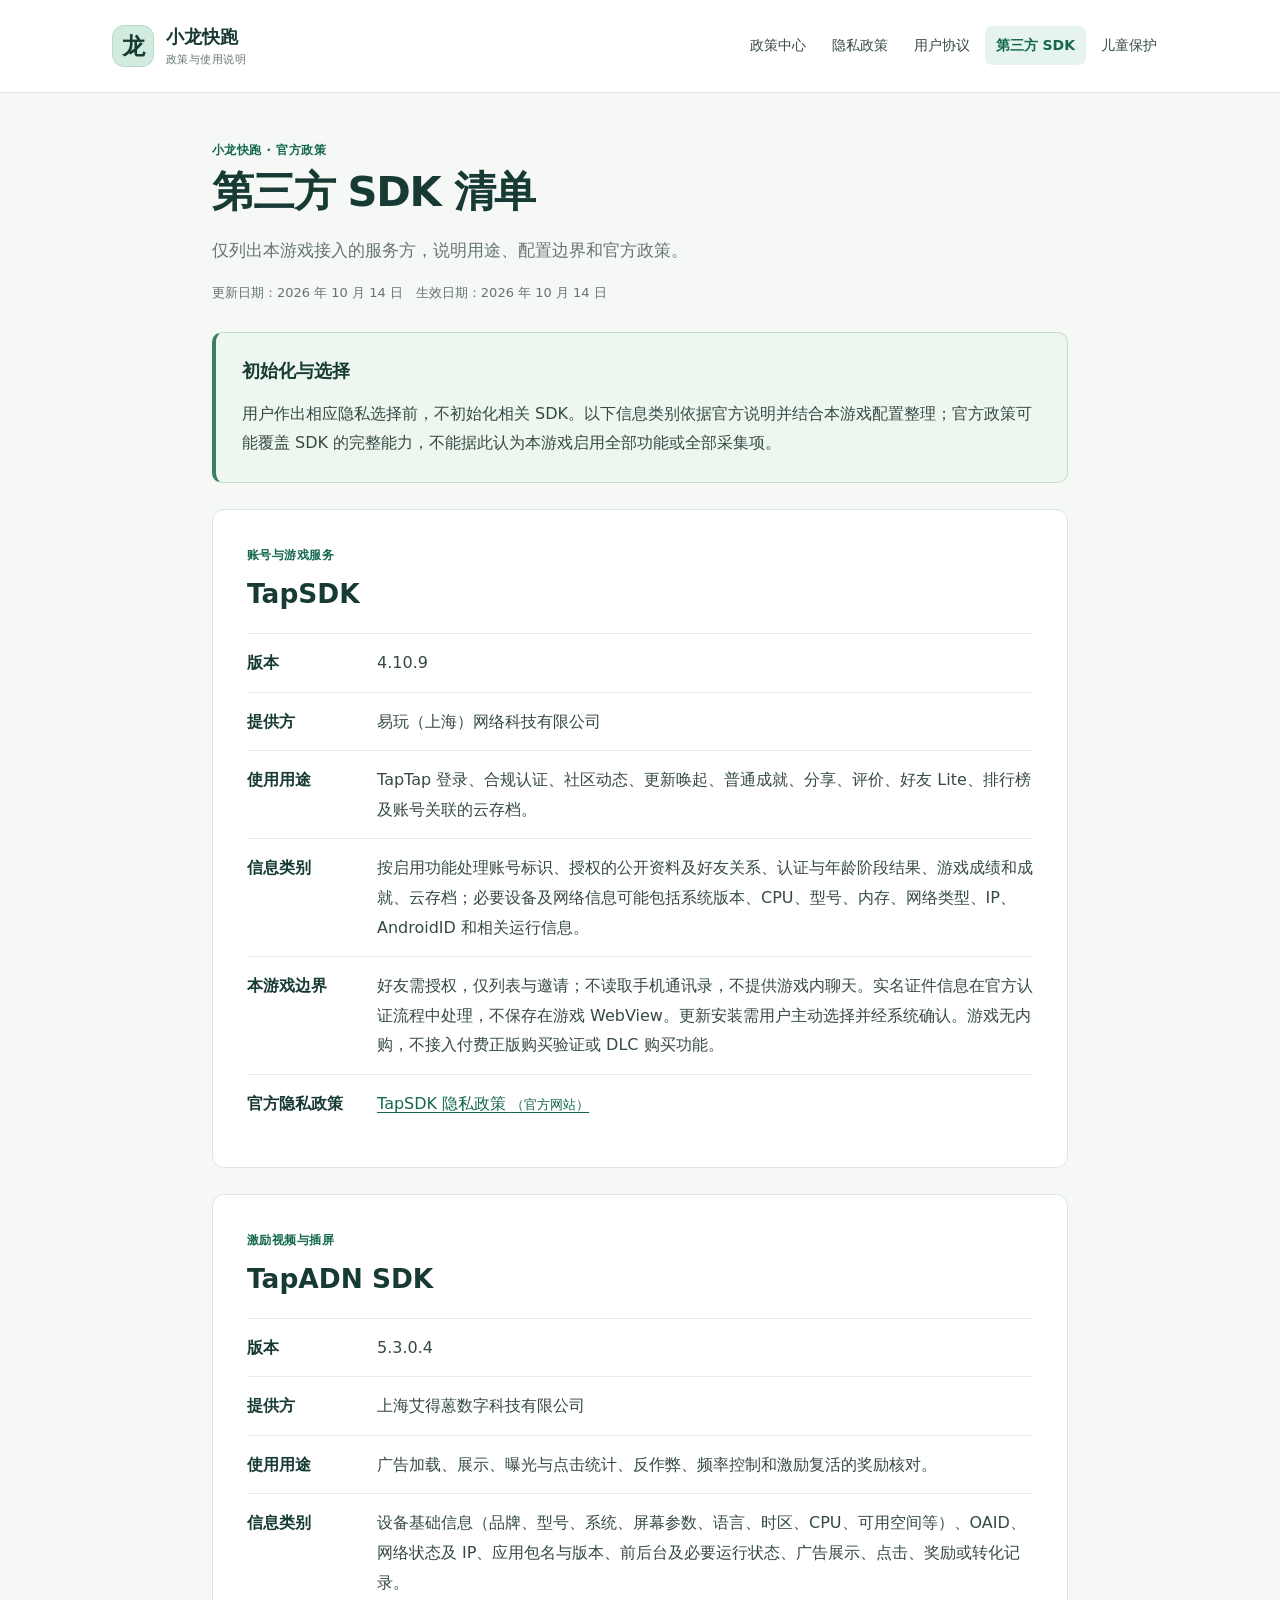
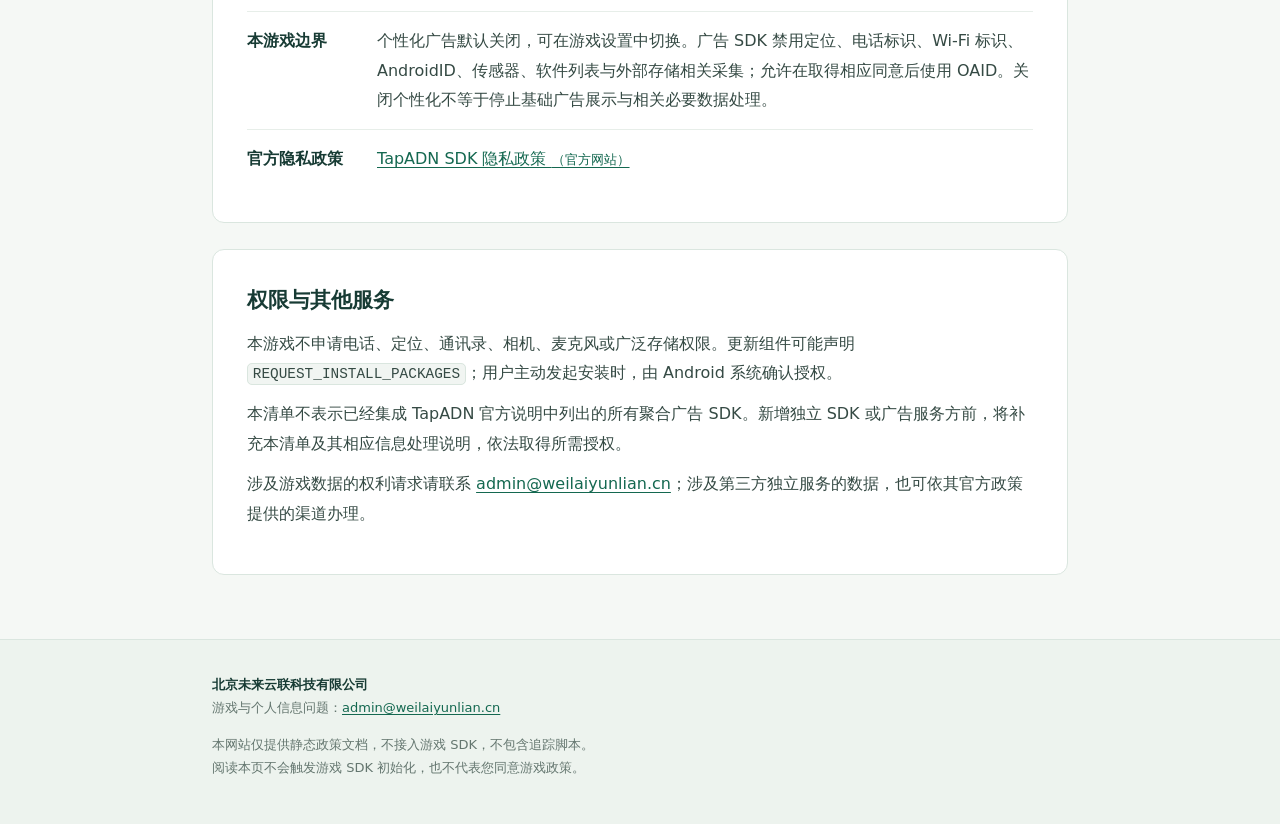
==== sdk.html @ 182447dd "发布小龙快跑公开政策文档 仅包含公开首页、隐私政策、用户协议、儿童规则、SDK 清单及样式六份静态文件。无游戏包、游戏源码、凭据或统计脚本。" ====
<!doctype html>
<html lang="zh-CN">
<head>
  <meta charset="utf-8">
  <meta name="viewport" content="width=device-width,initial-scale=1">
  <meta name="color-scheme" content="light">
  <meta name="description" content="仅列出本游戏接入的服务方，说明用途、配置边界和官方政策。">
  <title>第三方 SDK 清单 · 小龙快跑</title>
  <link rel="stylesheet" href="style.css">
</head>
<body>
  <a class="skip-link" href="#content">跳到正文</a>
  <header class="site-header">
    <div class="header-inner">
      <a class="brand" href="index.html"><span class="brand-mark" aria-hidden="true">龙</span><span>小龙快跑<small>政策与使用说明</small></span></a>
      <nav aria-label="政策导航"><a href="index.html">政策中心</a><a href="privacy.html">隐私政策</a><a href="terms.html">用户协议</a><a href="sdk.html" aria-current="page">第三方 SDK</a><a href="children.html">儿童保护</a></nav>
    </div>
  </header>
  <main id="content" class="container" tabindex="-1">
    <div class="page-heading"><p class="eyebrow">小龙快跑 · 官方政策</p><h1>第三方 SDK 清单</h1><p class="page-description">仅列出本游戏接入的服务方，说明用途、配置边界和官方政策。</p><p class="document-meta">更新日期：2026 年 10 月 14 日　<span>生效日期：2026 年 10 月 14 日</span></p></div>
    
    <section class="notice"><h2>初始化与选择</h2><p>用户作出相应隐私选择前，不初始化相关 SDK。以下信息类别依据官方说明并结合本游戏配置整理；官方政策可能覆盖 SDK 的完整能力，不能据此认为本游戏启用全部功能或全部采集项。</p></section>
    <article class="paper sdk-card">
      <p class="card-label">账号与游戏服务</p><h2>TapSDK</h2>
      <dl class="detail-list"><div><dt>版本</dt><dd>4.10.9</dd></div><div><dt>提供方</dt><dd>易玩（上海）网络科技有限公司</dd></div><div><dt>使用用途</dt><dd>TapTap 登录、合规认证、社区动态、更新唤起、普通成就、分享、评价、好友 Lite、排行榜及账号关联的云存档。</dd></div><div><dt>信息类别</dt><dd>按启用功能处理账号标识、授权的公开资料及好友关系、认证与年龄阶段结果、游戏成绩和成就、云存档；必要设备及网络信息可能包括系统版本、CPU、型号、内存、网络类型、IP、AndroidID 和相关运行信息。</dd></div><div><dt>本游戏边界</dt><dd>好友需授权，仅列表与邀请；不读取手机通讯录，不提供游戏内聊天。实名证件信息在官方认证流程中处理，不保存在游戏 WebView。更新安装需用户主动选择并经系统确认。游戏无内购，不接入付费正版购买验证或 DLC 购买功能。</dd></div><div><dt>官方隐私政策</dt><dd><a href="https://developer.taptap.cn/docs/sdk/start/agreement/" rel="noopener noreferrer">TapSDK 隐私政策 <span class="external-label">（官方网站）</span></a></dd></div></dl>
    </article>
    <article class="paper sdk-card">
      <p class="card-label">激励视频与插屏</p><h2>TapADN SDK</h2>
      <dl class="detail-list"><div><dt>版本</dt><dd>5.3.0.4</dd></div><div><dt>提供方</dt><dd>上海艾得蒽数字科技有限公司</dd></div><div><dt>使用用途</dt><dd>广告加载、展示、曝光与点击统计、反作弊、频率控制和激励复活的奖励核对。</dd></div><div><dt>信息类别</dt><dd>设备基础信息（品牌、型号、系统、屏幕参数、语言、时区、CPU、可用空间等）、OAID、网络状态及 IP、应用包名与版本、前后台及必要运行状态、广告展示、点击、奖励或转化记录。</dd></div><div><dt>本游戏边界</dt><dd>个性化广告默认关闭，可在游戏设置中切换。广告 SDK 禁用定位、电话标识、Wi-Fi 标识、AndroidID、传感器、软件列表与外部存储相关采集；允许在取得相应同意后使用 OAID。关闭个性化不等于停止基础广告展示与相关必要数据处理。</dd></div><div><dt>官方隐私政策</dt><dd><a href="https://ssp.dirichlet.cn/docs/agreement/" rel="noopener noreferrer">TapADN SDK 隐私政策 <span class="external-label">（官方网站）</span></a></dd></div></dl>
    </article>
    <section class="paper"><h2>权限与其他服务</h2><p>本游戏不申请电话、定位、通讯录、相机、麦克风或广泛存储权限。更新组件可能声明 <code>REQUEST_INSTALL_PACKAGES</code>；用户主动发起安装时，由 Android 系统确认授权。</p><p>本清单不表示已经集成 TapADN 官方说明中列出的所有聚合广告 SDK。新增独立 SDK 或广告服务方前，将补充本清单及其相应信息处理说明，依法取得所需授权。</p><p>涉及游戏数据的权利请求请联系 <a href="mailto:admin@weilaiyunlian.cn">admin@weilaiyunlian.cn</a>；涉及第三方独立服务的数据，也可依其官方政策提供的渠道办理。</p></section>

  </main>
  <footer class="site-footer"><div class="footer-inner"><p><strong>北京未来云联科技有限公司</strong><br>游戏与个人信息问题：<a href="mailto:admin@weilaiyunlian.cn">admin@weilaiyunlian.cn</a></p><p>本网站仅提供静态政策文档，不接入游戏 SDK，不包含追踪脚本。<br>阅读本页不会触发游戏 SDK 初始化，也不代表您同意游戏政策。</p></div></footer>
</body>
</html>
---- style.css ----
* { box-sizing: border-box; }
:root {
  color-scheme: light;
  --ink: #173b34;
  --body: #354a44;
  --muted: #64766f;
  --accent: #146850;
  --accent-soft: #e7f4ed;
  --border: #dae6df;
  --paper: #ffffff;
  --background: #f5f8f5;
}
html { scroll-behavior: smooth; scroll-padding-top: 24px; }
body { margin: 0; background: var(--background); color: var(--body); font-family: system-ui, -apple-system, BlinkMacSystemFont, "PingFang SC", "Microsoft YaHei", sans-serif; font-size: 16px; line-height: 1.85; overflow-wrap: anywhere; }
a { color: var(--accent); text-underline-offset: .18em; }
a:hover { text-decoration-thickness: 2px; }
a:focus-visible, [tabindex]:focus-visible { outline: 3px solid #d29739; outline-offset: 4px; border-radius: 3px; }
h1, h2, h3, strong { color: var(--ink); }
h1 { margin: .25rem 0 1rem; font-size: clamp(1.8rem, 4vw, 2.6rem); letter-spacing: -.03em; line-height: 1.3; }
h2 { margin: 0 0 .8rem; font-size: 1.3rem; line-height: 1.55; }
h3 { margin: 0 0 .45rem; font-size: 1.08rem; line-height: 1.6; }
p { margin: .7rem 0; }
ul { padding-left: 1.5rem; margin: .65rem 0 0; }
li { margin: .5rem 0; padding-left: .1rem; }
code { border: 1px solid var(--border); border-radius: 5px; padding: .12rem .3rem; background: #f1f5f2; font-size: .9em; word-break: break-word; }
.skip-link { position: absolute; top: 8px; left: 16px; z-index: 5; transform: translateY(-150%); background: white; padding: 8px 16px; border: 1px solid var(--accent); }
.skip-link:focus { transform: translateY(0); }
.site-header { background: var(--paper); border-bottom: 1px solid var(--border); }
.header-inner { max-width: 1120px; margin: 0 auto; padding: 24px 32px; display: flex; align-items: center; justify-content: space-between; gap: 24px; }
.brand { display: flex; align-items: center; gap: 12px; flex-shrink: 0; text-decoration: none; color: var(--ink); font-size: 18px; font-weight: 750; line-height: 1.4; }
.brand small { display: block; color: var(--muted); font-size: 11px; font-weight: 500; letter-spacing: .04em; margin-top: 3px; }
.brand-mark { display: grid; place-items: center; width: 42px; height: 42px; background: #d1ebde; border: 1px solid #b9dacb; border-radius: 12px; font-size: 23px; }
nav { display: flex; flex-wrap: wrap; align-items: center; justify-content: flex-end; gap: 4px; font-size: 14px; line-height: 1.5; }
nav a { padding: 9px 11px; text-decoration: none; border-radius: 7px; color: var(--body); }
nav a:hover { background: #f0f6f2; }
nav a[aria-current="page"] { background: var(--accent-soft); color: var(--accent); font-weight: 700; }
.container { max-width: 920px; margin: 0 auto; padding: 46px 32px 64px; }
.page-heading { margin-bottom: 28px; }
.eyebrow, .card-label { margin: 0; color: var(--accent); letter-spacing: .04em; font-size: 12px; font-weight: 700; }
.page-description { color: var(--muted); font-size: 17px; }
.document-meta { margin-top: 16px; color: var(--muted); font-size: 13px; line-height: 1.7; }
.notice { border: 1px solid #c5ded0; border-left: 4px solid #387f63; background: #edf6ef; padding: 24px 26px; border-radius: 10px; margin-bottom: 26px; }
.notice h2 { font-size: 1.15rem; }
.notice p:last-child { margin-bottom: 0; }
.paper { background: var(--paper); border: 1px solid var(--border); border-radius: 12px; padding: 34px; margin-top: 26px; }
.paper section + section { margin-top: 32px; padding-top: 28px; border-top: 1px solid #e7eee9; }
.paper section:first-child p:last-child { margin-bottom: 0; }
.data-item { padding-top: 14px; }
.data-item + .data-item { margin-top: 14px; }
.inline-note { border-left: 3px solid #c0d6ca; background: #f4f8f4; padding: 14px 18px; margin-top: 18px; }
.document-grid { display: grid; grid-template-columns: repeat(2, minmax(0,1fr)); gap: 18px; margin: 28px 0; }
.document-card { display: flex; flex-direction: column; background: white; border: 1px solid var(--border); border-radius: 12px; padding: 26px; text-decoration: none; color: var(--body); transition: border-color .15s ease, background .15s ease; }
.document-card:hover { border-color: #83b29c; background: #fcfefd; }
.document-card h2 { margin: 11px 0 4px; }
.document-card p { margin: 7px 0 18px; color: var(--muted); font-size: 15px; line-height: 1.75; }
.card-action { color: var(--accent); font-size: 14px; font-weight: 700; margin-top: auto; }
.card-action span { margin-left: 4px; }
.sdk-card h2 { margin-top: 8px; font-size: 1.65rem; }
.detail-list { margin: 18px 0 0; }
.detail-list div { display: grid; grid-template-columns: 112px minmax(0,1fr); gap: 18px; padding: 14px 0; border-top: 1px solid #e7eee9; }
dt { color: var(--ink); font-weight: 700; }
dd { margin: 0; }
.external-label { font-size: 13px; }
.sources { font-size: 14px; }
.sources h2 { font-size: 1.05rem; }
.site-footer { border-top: 1px solid var(--border); background: #edf3ee; }
.footer-inner { max-width: 920px; margin: 0 auto; padding: 26px 32px 32px; color: var(--muted); font-size: 13px; line-height: 1.8; }
.footer-inner p { margin: 7px 0 13px; }
@media (max-width: 760px) {
  .header-inner { padding: 18px 20px 14px; flex-direction: column; align-items: flex-start; gap: 16px; }
  nav { width: 100%; justify-content: flex-start; gap: 3px; font-size: 13px; }
  nav a { padding: 8px 9px; }
  .container { padding: 30px 20px 44px; }
  .paper { padding: 25px 22px; }
  .notice { padding: 20px; }
  .document-meta span { display: block; }
  .detail-list div { grid-template-columns: 1fr; gap: 3px; }
  .footer-inner { padding: 24px 20px; }
}
@media (max-width: 520px) {
  body { font-size: 15px; }
  .document-grid { grid-template-columns: 1fr; gap: 14px; }
  .document-card { padding: 23px; }
  .paper { padding: 24px 19px; }
  h2 { font-size: 1.2rem; }
  h3 { font-size: 1.03rem; }
}
@media (prefers-reduced-motion: reduce) { html { scroll-behavior: auto; } .document-card { transition: none; } }
@media print {
  body { background: white; color: black; font-size: 11pt; }
  .site-header, .skip-link { display: none; }
  .container { max-width: none; padding: 0; }
  .paper, .notice { border: 0; padding: 0; }
  .document-card { break-inside: avoid; }
  .site-footer { background: white; }
  h2, h3 { break-after: avoid; }
}
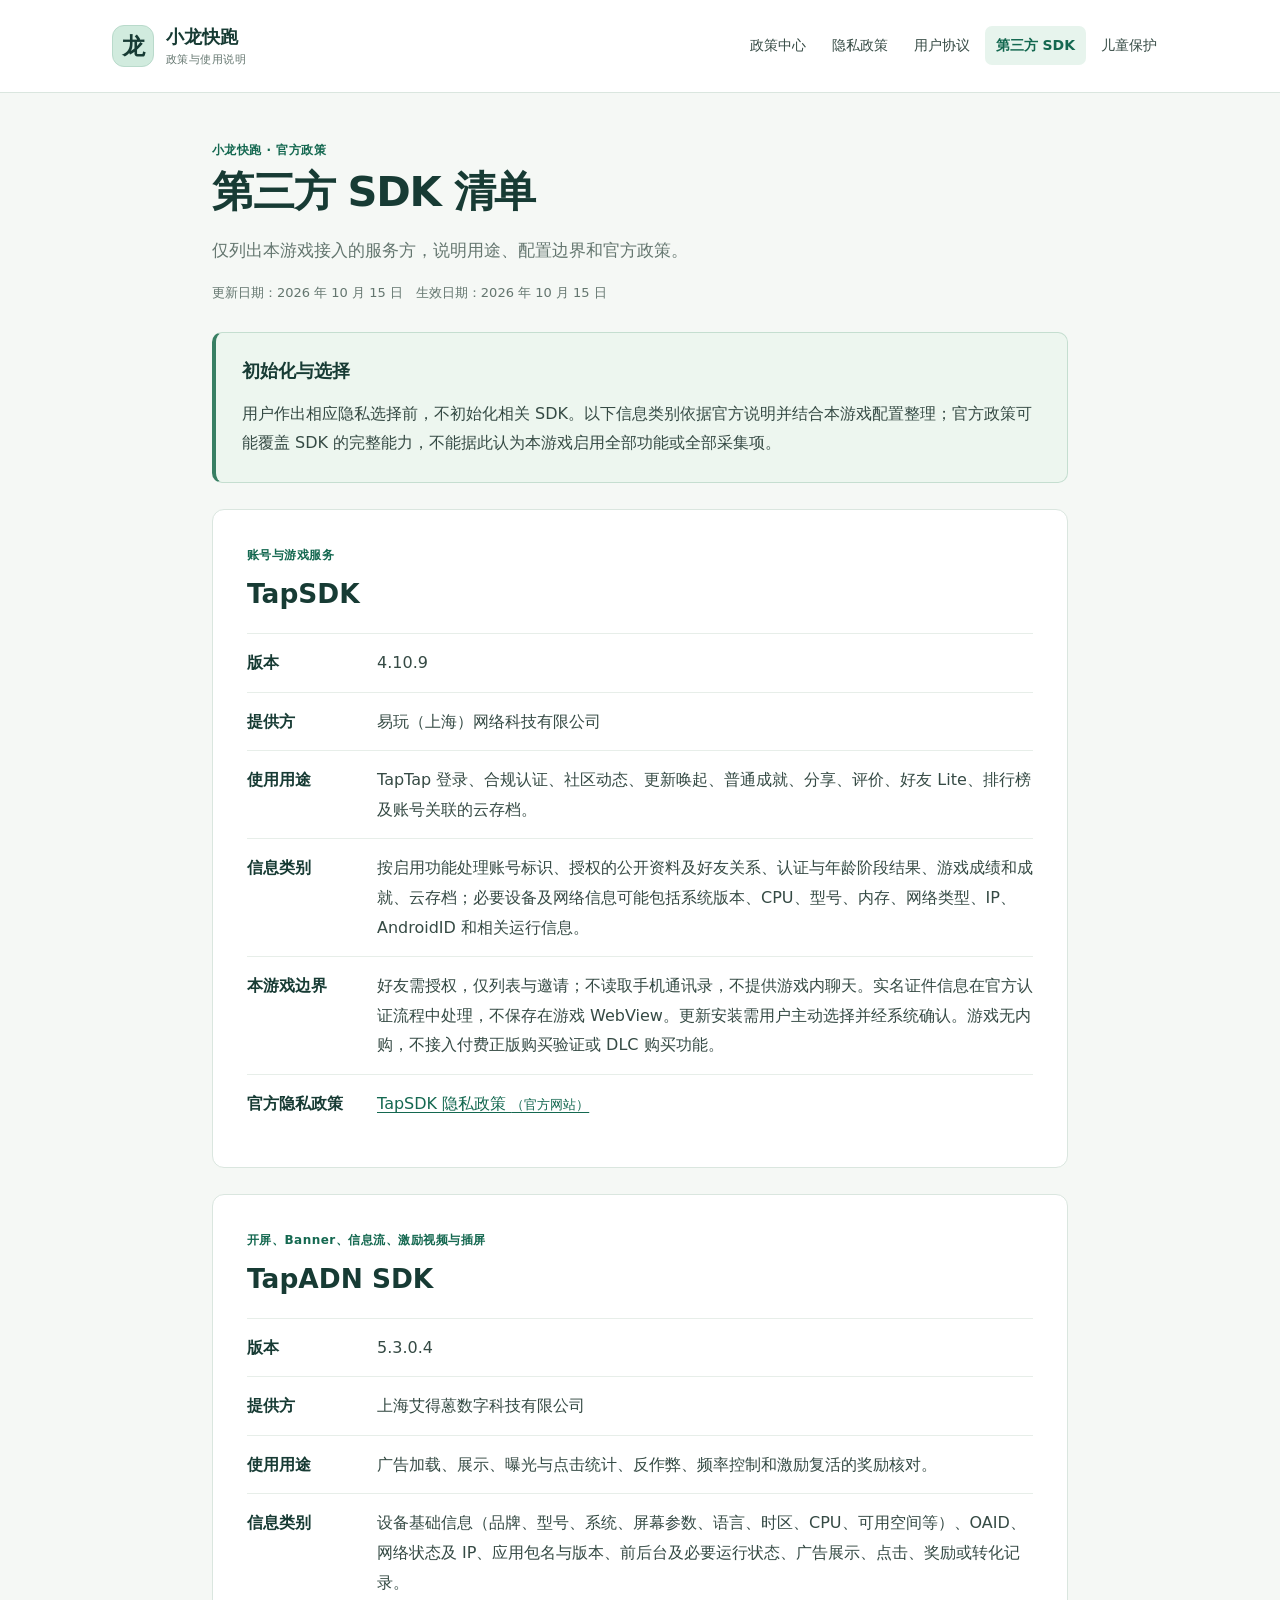
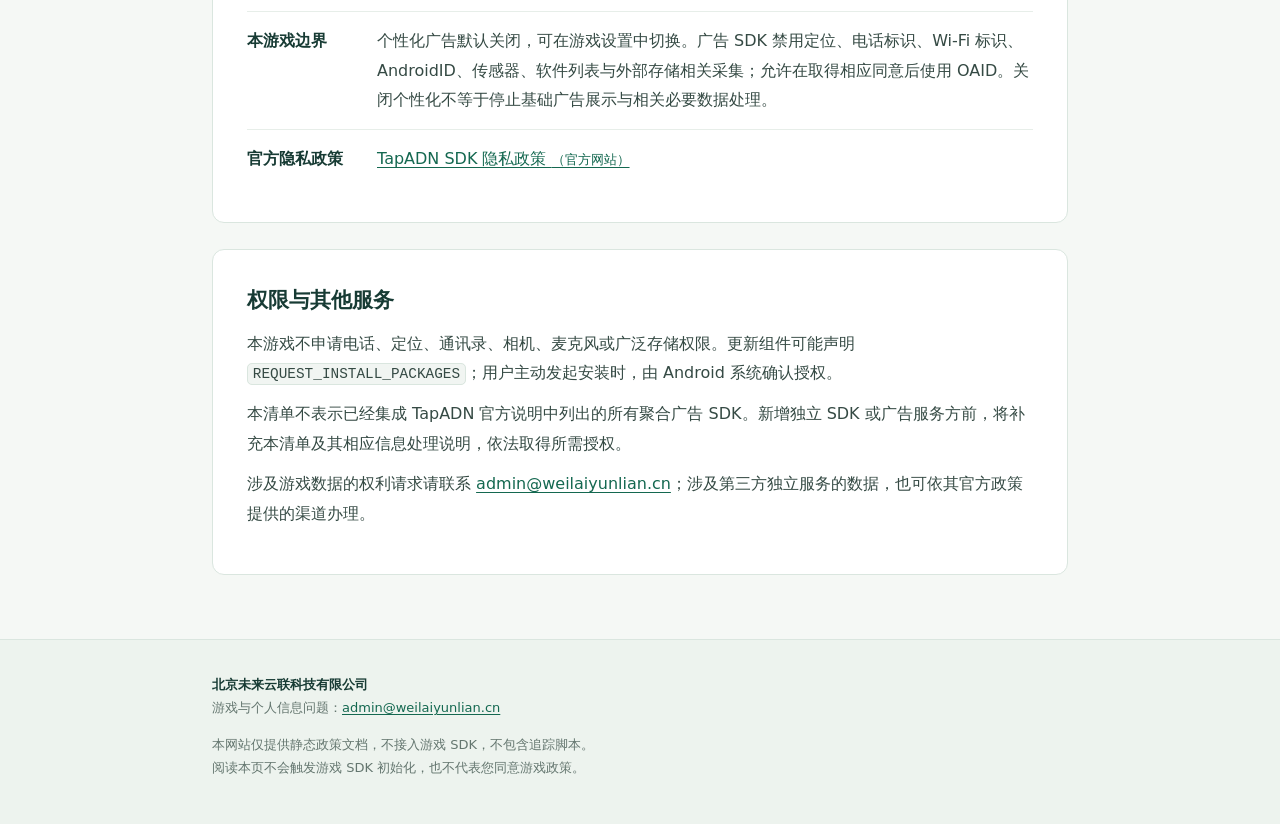
==== commit d8aab62b: "同步 0.13.0 广告功能政策说明 仅更新隐私政策、用户协议及 SDK 清单，与 2026-10-15 APK 内置六静态政策保持一致；说明开屏、首页 Banner、结算信息流、主动激励及结算插屏。" ====
--- a/sdk.html
+++ b/sdk.html
@@ -17,7 +17,7 @@
     </div>
   </header>
   <main id="content" class="container" tabindex="-1">
-    <div class="page-heading"><p class="eyebrow">小龙快跑 · 官方政策</p><h1>第三方 SDK 清单</h1><p class="page-description">仅列出本游戏接入的服务方，说明用途、配置边界和官方政策。</p><p class="document-meta">更新日期：2026 年 10 月 14 日　<span>生效日期：2026 年 10 月 14 日</span></p></div>
+    <div class="page-heading"><p class="eyebrow">小龙快跑 · 官方政策</p><h1>第三方 SDK 清单</h1><p class="page-description">仅列出本游戏接入的服务方，说明用途、配置边界和官方政策。</p><p class="document-meta">更新日期：2026 年 10 月 15 日　<span>生效日期：2026 年 10 月 15 日</span></p></div>
     
     <section class="notice"><h2>初始化与选择</h2><p>用户作出相应隐私选择前，不初始化相关 SDK。以下信息类别依据官方说明并结合本游戏配置整理；官方政策可能覆盖 SDK 的完整能力，不能据此认为本游戏启用全部功能或全部采集项。</p></section>
     <article class="paper sdk-card">
@@ -25,7 +25,7 @@
       <dl class="detail-list"><div><dt>版本</dt><dd>4.10.9</dd></div><div><dt>提供方</dt><dd>易玩（上海）网络科技有限公司</dd></div><div><dt>使用用途</dt><dd>TapTap 登录、合规认证、社区动态、更新唤起、普通成就、分享、评价、好友 Lite、排行榜及账号关联的云存档。</dd></div><div><dt>信息类别</dt><dd>按启用功能处理账号标识、授权的公开资料及好友关系、认证与年龄阶段结果、游戏成绩和成就、云存档；必要设备及网络信息可能包括系统版本、CPU、型号、内存、网络类型、IP、AndroidID 和相关运行信息。</dd></div><div><dt>本游戏边界</dt><dd>好友需授权，仅列表与邀请；不读取手机通讯录，不提供游戏内聊天。实名证件信息在官方认证流程中处理，不保存在游戏 WebView。更新安装需用户主动选择并经系统确认。游戏无内购，不接入付费正版购买验证或 DLC 购买功能。</dd></div><div><dt>官方隐私政策</dt><dd><a href="https://developer.taptap.cn/docs/sdk/start/agreement/" rel="noopener noreferrer">TapSDK 隐私政策 <span class="external-label">（官方网站）</span></a></dd></div></dl>
     </article>
     <article class="paper sdk-card">
-      <p class="card-label">激励视频与插屏</p><h2>TapADN SDK</h2>
+      <p class="card-label">开屏、Banner、信息流、激励视频与插屏</p><h2>TapADN SDK</h2>
       <dl class="detail-list"><div><dt>版本</dt><dd>5.3.0.4</dd></div><div><dt>提供方</dt><dd>上海艾得蒽数字科技有限公司</dd></div><div><dt>使用用途</dt><dd>广告加载、展示、曝光与点击统计、反作弊、频率控制和激励复活的奖励核对。</dd></div><div><dt>信息类别</dt><dd>设备基础信息（品牌、型号、系统、屏幕参数、语言、时区、CPU、可用空间等）、OAID、网络状态及 IP、应用包名与版本、前后台及必要运行状态、广告展示、点击、奖励或转化记录。</dd></div><div><dt>本游戏边界</dt><dd>个性化广告默认关闭，可在游戏设置中切换。广告 SDK 禁用定位、电话标识、Wi-Fi 标识、AndroidID、传感器、软件列表与外部存储相关采集；允许在取得相应同意后使用 OAID。关闭个性化不等于停止基础广告展示与相关必要数据处理。</dd></div><div><dt>官方隐私政策</dt><dd><a href="https://ssp.dirichlet.cn/docs/agreement/" rel="noopener noreferrer">TapADN SDK 隐私政策 <span class="external-label">（官方网站）</span></a></dd></div></dl>
     </article>
     <section class="paper"><h2>权限与其他服务</h2><p>本游戏不申请电话、定位、通讯录、相机、麦克风或广泛存储权限。更新组件可能声明 <code>REQUEST_INSTALL_PACKAGES</code>；用户主动发起安装时，由 Android 系统确认授权。</p><p>本清单不表示已经集成 TapADN 官方说明中列出的所有聚合广告 SDK。新增独立 SDK 或广告服务方前，将补充本清单及其相应信息处理说明，依法取得所需授权。</p><p>涉及游戏数据的权利请求请联系 <a href="mailto:admin@weilaiyunlian.cn">admin@weilaiyunlian.cn</a>；涉及第三方独立服务的数据，也可依其官方政策提供的渠道办理。</p></section>
